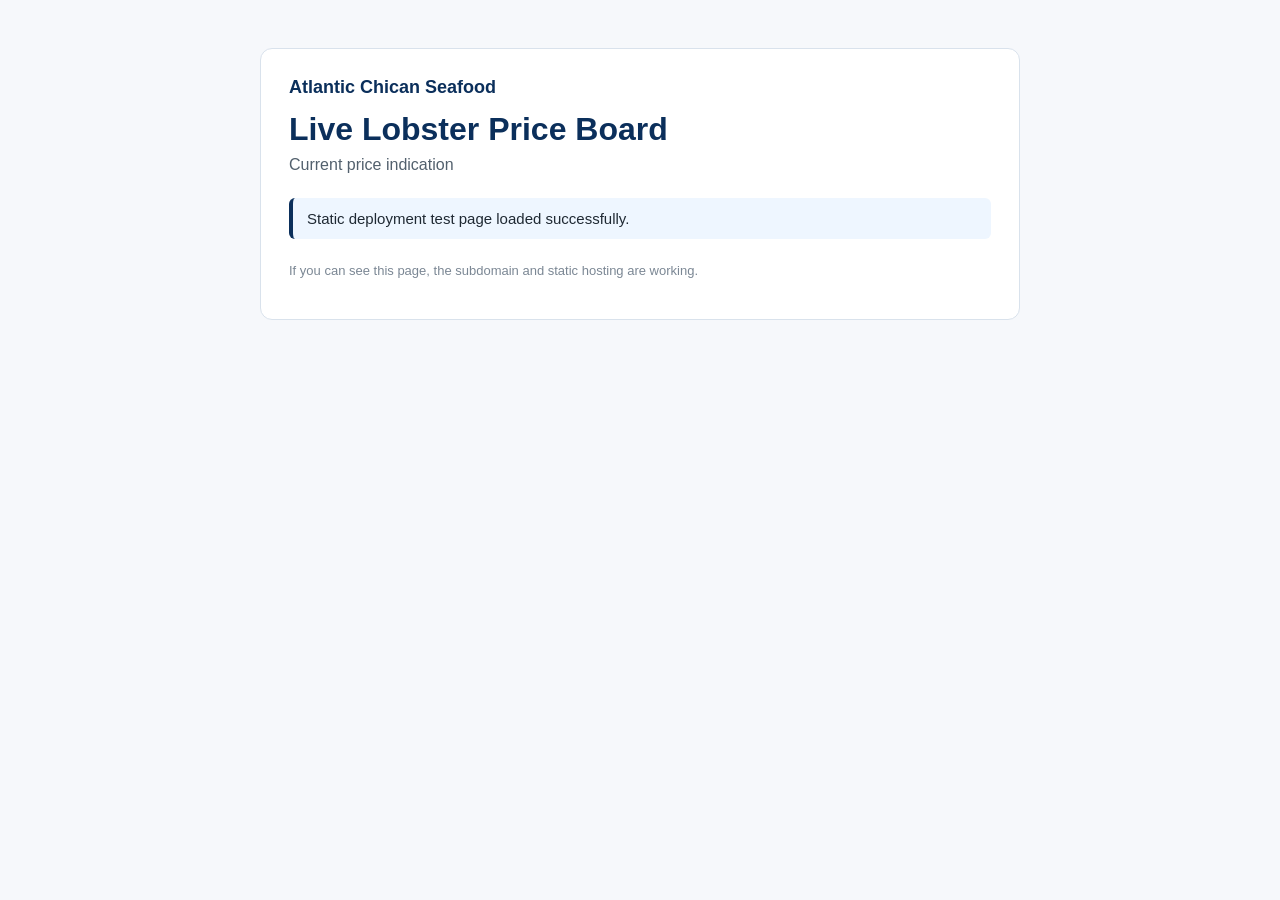
==== index.html @ d84445a2 "Fix static test page filename" ====
<!doctype html>
<html lang="en">
<head>
  <meta charset="utf-8">
  <meta name="viewport" content="width=device-width, initial-scale=1">
  <title>Live Lobster Price Board</title>
  <style>
    body {
      margin: 0;
      font-family: Arial, Helvetica, sans-serif;
      background: #f6f8fb;
      color: #1f2933;
    }

    .page {
      max-width: 760px;
      margin: 0 auto;
      padding: 48px 20px;
    }

    .card {
      background: #ffffff;
      border: 1px solid #d9e2ec;
      border-radius: 12px;
      padding: 28px;
    }

    .brand {
      color: #0b2f5b;
      font-size: 18px;
      font-weight: 700;
      margin-bottom: 12px;
    }

    h1 {
      margin: 0 0 8px;
      color: #0b2f5b;
      font-size: 32px;
      line-height: 1.2;
    }

    .subtitle {
      margin: 0 0 24px;
      color: #52606d;
      font-size: 16px;
    }

    .status {
      padding: 12px 14px;
      background: #eef6ff;
      border-left: 4px solid #0b2f5b;
      border-radius: 6px;
      font-size: 15px;
    }

    .meta {
      margin-top: 24px;
      color: #7b8794;
      font-size: 13px;
    }
  </style>
</head>
<body>
  <main class="page">
    <section class="card">
      <div class="brand">Atlantic Chican Seafood</div>
      <h1>Live Lobster Price Board</h1>
      <p class="subtitle">Current price indication</p>

      <div class="status">
        Static deployment test page loaded successfully.
      </div>

      <p class="meta">
        If you can see this page, the subdomain and static hosting are working.
      </p>
    </section>
  </main>
</body>
</html>
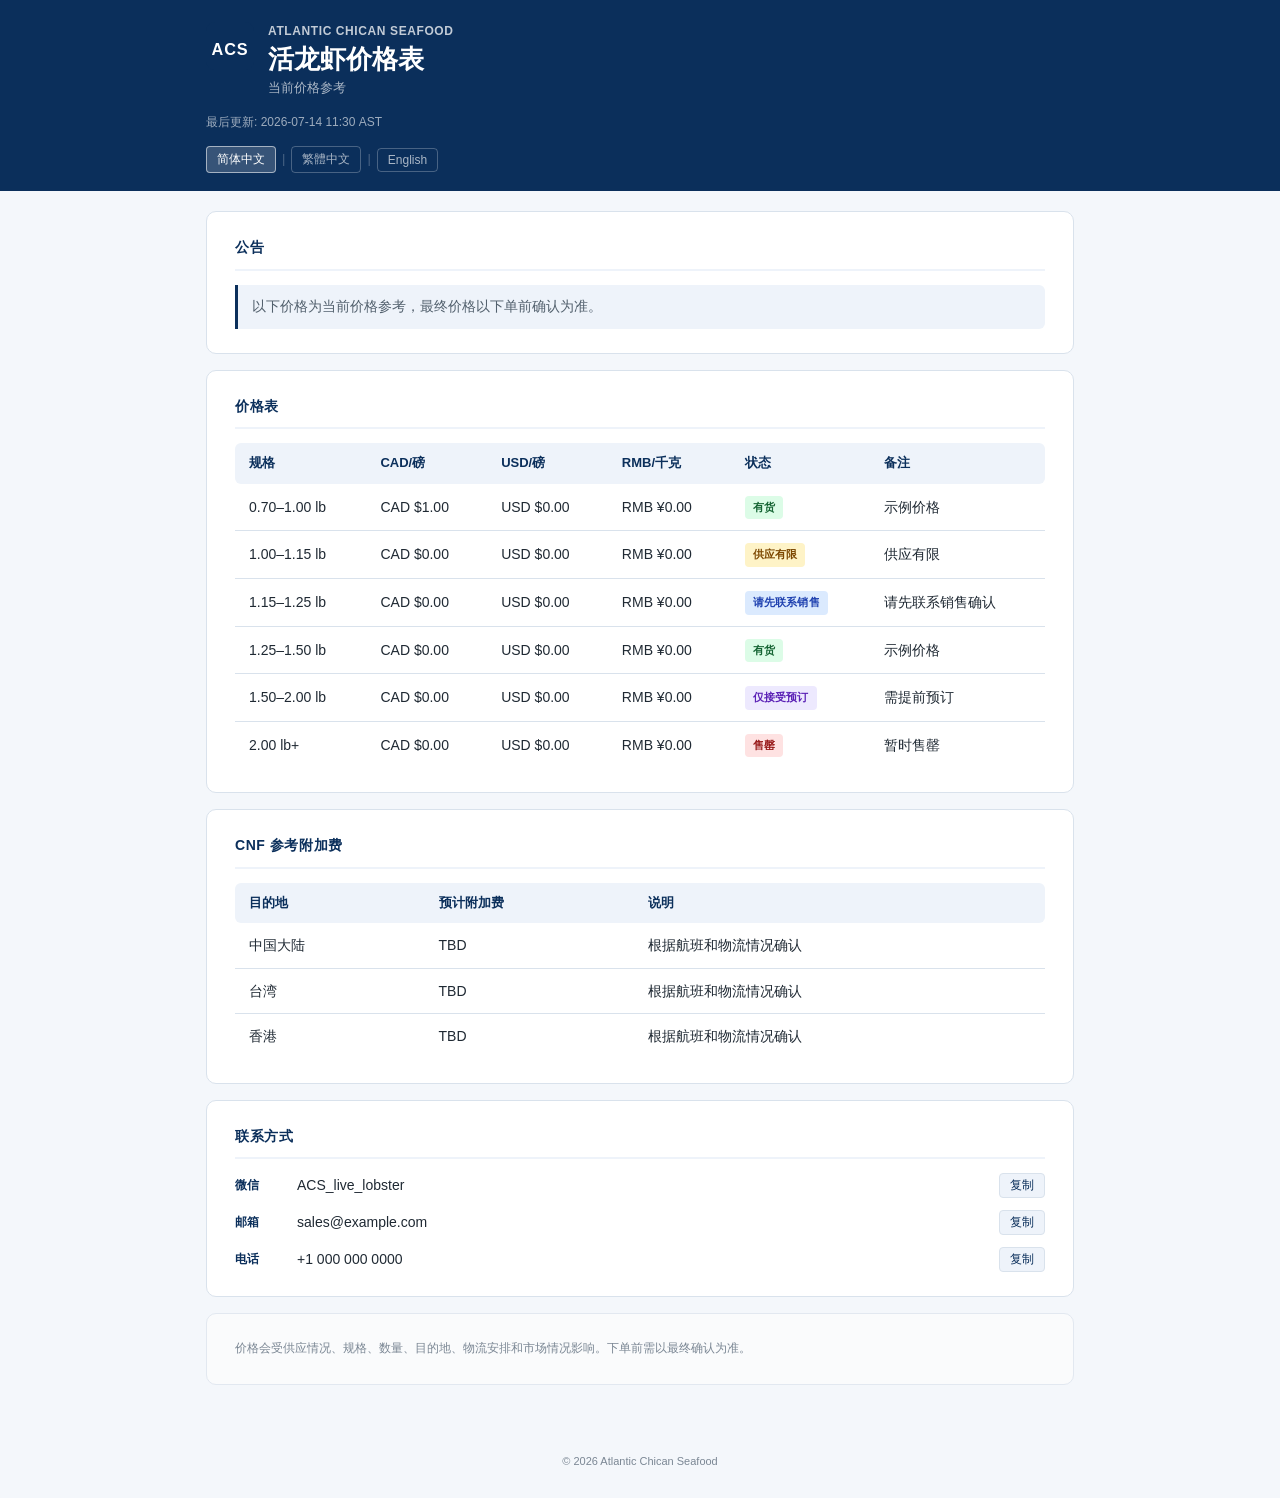
==== commit 15d48a50: "Build static price board from local JSON" ====
--- a/index.html
+++ b/index.html
@@ -1,80 +1,115 @@
 <!doctype html>
-<html lang="en">
+<html lang="zh-Hans">
 <head>
   <meta charset="utf-8">
   <meta name="viewport" content="width=device-width, initial-scale=1">
-  <title>Live Lobster Price Board</title>
-  <style>
-    body {
-      margin: 0;
-      font-family: Arial, Helvetica, sans-serif;
-      background: #f6f8fb;
-      color: #1f2933;
-    }
-
-    .page {
-      max-width: 760px;
-      margin: 0 auto;
-      padding: 48px 20px;
-    }
-
-    .card {
-      background: #ffffff;
-      border: 1px solid #d9e2ec;
-      border-radius: 12px;
-      padding: 28px;
-    }
-
-    .brand {
-      color: #0b2f5b;
-      font-size: 18px;
-      font-weight: 700;
-      margin-bottom: 12px;
-    }
-
-    h1 {
-      margin: 0 0 8px;
-      color: #0b2f5b;
-      font-size: 32px;
-      line-height: 1.2;
-    }
-
-    .subtitle {
-      margin: 0 0 24px;
-      color: #52606d;
-      font-size: 16px;
-    }
-
-    .status {
-      padding: 12px 14px;
-      background: #eef6ff;
-      border-left: 4px solid #0b2f5b;
-      border-radius: 6px;
-      font-size: 15px;
-    }
-
-    .meta {
-      margin-top: 24px;
-      color: #7b8794;
-      font-size: 13px;
-    }
-  </style>
+  <title>活龙虾价格表 — Atlantic Chican Seafood</title>
+  <link rel="stylesheet" href="styles.css">
 </head>
 <body>
-  <main class="page">
-    <section class="card">
-      <div class="brand">Atlantic Chican Seafood</div>
-      <h1>Live Lobster Price Board</h1>
-      <p class="subtitle">Current price indication</p>
 
-      <div class="status">
-        Static deployment test page loaded successfully.
+  <!-- ── Header ──────────────────────────────────────────────────────────── -->
+  <header id="site-header">
+    <div class="container">
+      <div class="header-inner">
+
+        <div class="header-top">
+          <img src="assets/logo-placeholder.svg" alt="ACS" class="logo" width="48" height="48">
+          <div>
+            <div class="brand-name" id="brand-name">Atlantic Chican Seafood</div>
+            <h1 class="page-title" id="page-title">活龙虾价格表</h1>
+            <p class="page-subtitle" id="page-subtitle">当前价格参考</p>
+          </div>
+        </div>
+
+        <p class="header-meta" id="last-updated"></p>
+
+        <nav class="lang-switcher" aria-label="Language">
+          <button class="lang-btn active" data-lang="zh-hans">简体中文</button>
+          <span class="lang-divider" aria-hidden="true">|</span>
+          <button class="lang-btn" data-lang="zh-hant">繁體中文</button>
+          <span class="lang-divider" aria-hidden="true">|</span>
+          <button class="lang-btn" data-lang="en">English</button>
+        </nav>
+
       </div>
+    </div>
+  </header>
 
-      <p class="meta">
-        If you can see this page, the subdomain and static hosting are working.
-      </p>
-    </section>
+  <!-- ── Main ────────────────────────────────────────────────────────────── -->
+  <main id="main-content" class="container">
+
+    <!-- Shown while JSON is loading -->
+    <p id="loading-msg" class="loading-msg">…</p>
+
+    <!-- Shown if JSON fails to load -->
+    <div id="error-msg" class="error-card"></div>
+
+    <!-- All sections, hidden until JS renders them -->
+    <div id="sections-wrapper" hidden>
+
+      <!-- Announcement -->
+      <section class="card">
+        <h2 class="card-title" id="announcement-title"></h2>
+        <p id="announcement-text"></p>
+      </section>
+
+      <!-- Price Table -->
+      <section class="card">
+        <h2 class="card-title" id="price-title"></h2>
+        <div class="table-scroll">
+          <table class="price-table">
+            <thead>
+              <tr>
+                <th id="col-size"></th>
+                <th id="col-cad"></th>
+                <th id="col-usd"></th>
+                <th id="col-rmb"></th>
+                <th id="col-status"></th>
+                <th id="col-note"></th>
+              </tr>
+            </thead>
+            <tbody id="price-tbody"></tbody>
+          </table>
+        </div>
+      </section>
+
+      <!-- CNF Reference -->
+      <section class="card">
+        <h2 class="card-title" id="cnf-title"></h2>
+        <div class="table-scroll">
+          <table class="price-table">
+            <thead>
+              <tr>
+                <th id="col-region"></th>
+                <th id="col-addon"></th>
+                <th id="col-cnf-note"></th>
+              </tr>
+            </thead>
+            <tbody id="cnf-tbody"></tbody>
+          </table>
+        </div>
+      </section>
+
+      <!-- Contact -->
+      <section class="card">
+        <h2 class="card-title" id="contact-title"></h2>
+        <div class="contact-list" id="contact-list"></div>
+      </section>
+
+      <!-- Disclaimer -->
+      <section class="card disclaimer-card">
+        <p id="disclaimer-text"></p>
+      </section>
+
+    </div><!-- #sections-wrapper -->
+
   </main>
+
+  <footer id="site-footer">
+    <p>© 2026 Atlantic Chican Seafood</p>
+  </footer>
+
+  <script src="script.js"></script>
 </body>
-</html>+</html>
--- a/styles.css
+++ b/styles.css
@@ -0,0 +1,376 @@
+/* ── Variables ──────────────────────────────────────────────────────────── */
+:root {
+  --navy:        #0b2f5b;
+  --navy-light:  #1a4a8a;
+  --navy-pale:   #eef3fa;
+  --text:        #1f2933;
+  --text-muted:  #52606d;
+  --text-light:  #7b8794;
+  --border:      #d9e2ec;
+  --bg:          #f4f7fb;
+  --white:       #ffffff;
+  --green:       #166534;
+  --green-bg:    #dcfce7;
+  --amber:       #7c4700;
+  --amber-bg:    #fef3c7;
+  --red:         #991b1b;
+  --red-bg:      #fee2e2;
+  --blue:        #1e40af;
+  --blue-bg:     #dbeafe;
+  --purple:      #5b21b6;
+  --purple-bg:   #ede9fe;
+}
+
+/* ── Reset / Base ───────────────────────────────────────────────────────── */
+*, *::before, *::after {
+  box-sizing: border-box;
+  margin: 0;
+  padding: 0;
+}
+
+html {
+  font-size: 15px;
+}
+
+body {
+  font-family: -apple-system, BlinkMacSystemFont, "Segoe UI",
+               "PingFang SC", "Microsoft YaHei", "Noto Sans CJK SC",
+               Arial, sans-serif;
+  background: var(--bg);
+  color: var(--text);
+  line-height: 1.6;
+}
+
+/* ── Layout container ───────────────────────────────────────────────────── */
+.container {
+  max-width: 900px;
+  margin: 0 auto;
+  padding: 0 16px;
+}
+
+/* ── Header ─────────────────────────────────────────────────────────────── */
+#site-header {
+  background: var(--navy);
+  color: var(--white);
+  padding: 22px 0 18px;
+}
+
+.header-inner {
+  display: flex;
+  flex-direction: column;
+  gap: 14px;
+}
+
+.header-top {
+  display: flex;
+  align-items: flex-start;
+  gap: 14px;
+}
+
+.logo {
+  width: 48px;
+  height: 48px;
+  flex-shrink: 0;
+  border-radius: 8px;
+}
+
+.brand-name {
+  font-size: 12px;
+  font-weight: 600;
+  letter-spacing: 0.05em;
+  opacity: 0.75;
+  margin-bottom: 3px;
+  text-transform: uppercase;
+}
+
+.page-title {
+  font-size: 21px;
+  font-weight: 700;
+  line-height: 1.2;
+  margin: 0;
+}
+
+.page-subtitle {
+  font-size: 13px;
+  opacity: 0.65;
+  margin-top: 3px;
+}
+
+.header-meta {
+  font-size: 12px;
+  opacity: 0.6;
+  min-height: 1.2em;
+}
+
+/* ── Language switcher ──────────────────────────────────────────────────── */
+.lang-switcher {
+  display: flex;
+  align-items: center;
+  gap: 6px;
+  flex-wrap: wrap;
+}
+
+.lang-btn {
+  background: transparent;
+  color: rgba(255, 255, 255, 0.65);
+  border: 1px solid rgba(255, 255, 255, 0.25);
+  border-radius: 4px;
+  padding: 4px 10px;
+  font-size: 12px;
+  cursor: pointer;
+  transition: background 0.15s, color 0.15s, border-color 0.15s;
+  font-family: inherit;
+}
+
+.lang-btn:hover {
+  background: rgba(255, 255, 255, 0.1);
+  color: var(--white);
+}
+
+.lang-btn.active {
+  background: rgba(255, 255, 255, 0.18);
+  color: var(--white);
+  border-color: rgba(255, 255, 255, 0.55);
+}
+
+.lang-divider {
+  color: rgba(255, 255, 255, 0.25);
+  font-size: 13px;
+  user-select: none;
+}
+
+/* ── Main content area ──────────────────────────────────────────────────── */
+#main-content {
+  padding-top: 20px;
+  padding-bottom: 48px;
+}
+
+#sections-wrapper {
+  display: flex;
+  flex-direction: column;
+  gap: 16px;
+}
+
+/* ── Cards ──────────────────────────────────────────────────────────────── */
+.card {
+  background: var(--white);
+  border: 1px solid var(--border);
+  border-radius: 10px;
+  padding: 20px;
+}
+
+.card-title {
+  font-size: 14px;
+  font-weight: 700;
+  color: var(--navy);
+  text-transform: uppercase;
+  letter-spacing: 0.04em;
+  margin-bottom: 14px;
+  padding-bottom: 10px;
+  border-bottom: 2px solid var(--navy-pale);
+}
+
+/* ── Announcement ───────────────────────────────────────────────────────── */
+#announcement-text {
+  font-size: 14px;
+  color: var(--text-muted);
+  background: var(--navy-pale);
+  border-left: 3px solid var(--navy);
+  padding: 10px 14px;
+  border-radius: 0 6px 6px 0;
+  line-height: 1.7;
+}
+
+/* ── Tables ─────────────────────────────────────────────────────────────── */
+.table-scroll {
+  overflow-x: auto;
+  -webkit-overflow-scrolling: touch;
+  margin: 0 -4px;
+  padding: 0 4px;
+}
+
+.price-table {
+  width: 100%;
+  border-collapse: collapse;
+  font-size: 13px;
+  min-width: 520px;
+}
+
+.price-table th {
+  background: var(--navy-pale);
+  color: var(--navy);
+  font-weight: 700;
+  font-size: 12px;
+  text-align: left;
+  padding: 9px 12px;
+  white-space: nowrap;
+}
+
+.price-table th:first-child { border-radius: 6px 0 0 6px; }
+.price-table th:last-child  { border-radius: 0 6px 6px 0; }
+
+.price-table td {
+  padding: 10px 12px;
+  border-bottom: 1px solid var(--border);
+  vertical-align: middle;
+  font-size: 13px;
+}
+
+.price-table tr:last-child td {
+  border-bottom: none;
+}
+
+.price-table tbody tr:hover td {
+  background: #f9fbfd;
+}
+
+/* ── Status badges ──────────────────────────────────────────────────────── */
+.status-badge {
+  display: inline-block;
+  padding: 3px 8px;
+  border-radius: 4px;
+  font-size: 11px;
+  font-weight: 700;
+  white-space: nowrap;
+  letter-spacing: 0.02em;
+}
+
+.status-available { background: var(--green-bg);  color: var(--green);  }
+.status-limited   { background: var(--amber-bg);  color: var(--amber);  }
+.status-sold-out  { background: var(--red-bg);    color: var(--red);    }
+.status-contact   { background: var(--blue-bg);   color: var(--blue);   }
+.status-preorder  { background: var(--purple-bg); color: var(--purple); }
+
+/* ── Contact section ────────────────────────────────────────────────────── */
+.contact-list {
+  display: flex;
+  flex-direction: column;
+  gap: 12px;
+}
+
+.contact-row {
+  display: flex;
+  align-items: center;
+  gap: 10px;
+  flex-wrap: wrap;
+}
+
+.contact-label {
+  font-size: 12px;
+  font-weight: 700;
+  color: var(--navy);
+  min-width: 52px;
+  text-transform: uppercase;
+  letter-spacing: 0.04em;
+}
+
+.contact-value {
+  font-size: 14px;
+  color: var(--text);
+  flex: 1;
+  word-break: break-all;
+}
+
+.copy-btn {
+  background: var(--navy-pale);
+  color: var(--navy);
+  border: 1px solid var(--border);
+  border-radius: 4px;
+  padding: 3px 10px;
+  font-size: 12px;
+  font-family: inherit;
+  cursor: pointer;
+  transition: background 0.15s, color 0.15s;
+  white-space: nowrap;
+  flex-shrink: 0;
+}
+
+.copy-btn:hover {
+  background: var(--navy);
+  color: var(--white);
+}
+
+.copy-btn.copied {
+  background: var(--green-bg);
+  color: var(--green);
+  border-color: var(--green-bg);
+  pointer-events: none;
+}
+
+/* ── Disclaimer ─────────────────────────────────────────────────────────── */
+.disclaimer-card {
+  border-color: #e2e8f0;
+  background: #fafbfc;
+}
+
+#disclaimer-text {
+  font-size: 12px;
+  color: var(--text-light);
+  line-height: 1.8;
+}
+
+/* ── Loading state ──────────────────────────────────────────────────────── */
+.loading-msg {
+  text-align: center;
+  color: var(--text-light);
+  padding: 40px 0;
+  font-size: 14px;
+}
+
+/* ── Error state ────────────────────────────────────────────────────────── */
+.error-card {
+  display: none;
+  background: var(--red-bg);
+  border: 1px solid #fca5a5;
+  border-radius: 10px;
+  padding: 20px;
+  color: var(--red);
+  font-size: 14px;
+  line-height: 1.6;
+  margin-top: 4px;
+}
+
+.error-card.visible {
+  display: block;
+}
+
+/* ── Footer ─────────────────────────────────────────────────────────────── */
+#site-footer {
+  text-align: center;
+  padding: 20px 16px 28px;
+  font-size: 11px;
+  color: var(--text-light);
+}
+
+/* ── Responsive (600px+) ────────────────────────────────────────────────── */
+@media (min-width: 600px) {
+  html {
+    font-size: 16px;
+  }
+
+  .page-title {
+    font-size: 26px;
+  }
+
+  .card {
+    padding: 24px 28px;
+  }
+
+  .contact-row {
+    flex-wrap: nowrap;
+  }
+
+  .price-table {
+    font-size: 14px;
+  }
+
+  .price-table th {
+    font-size: 13px;
+    padding: 10px 14px;
+  }
+
+  .price-table td {
+    padding: 11px 14px;
+    font-size: 14px;
+  }
+}
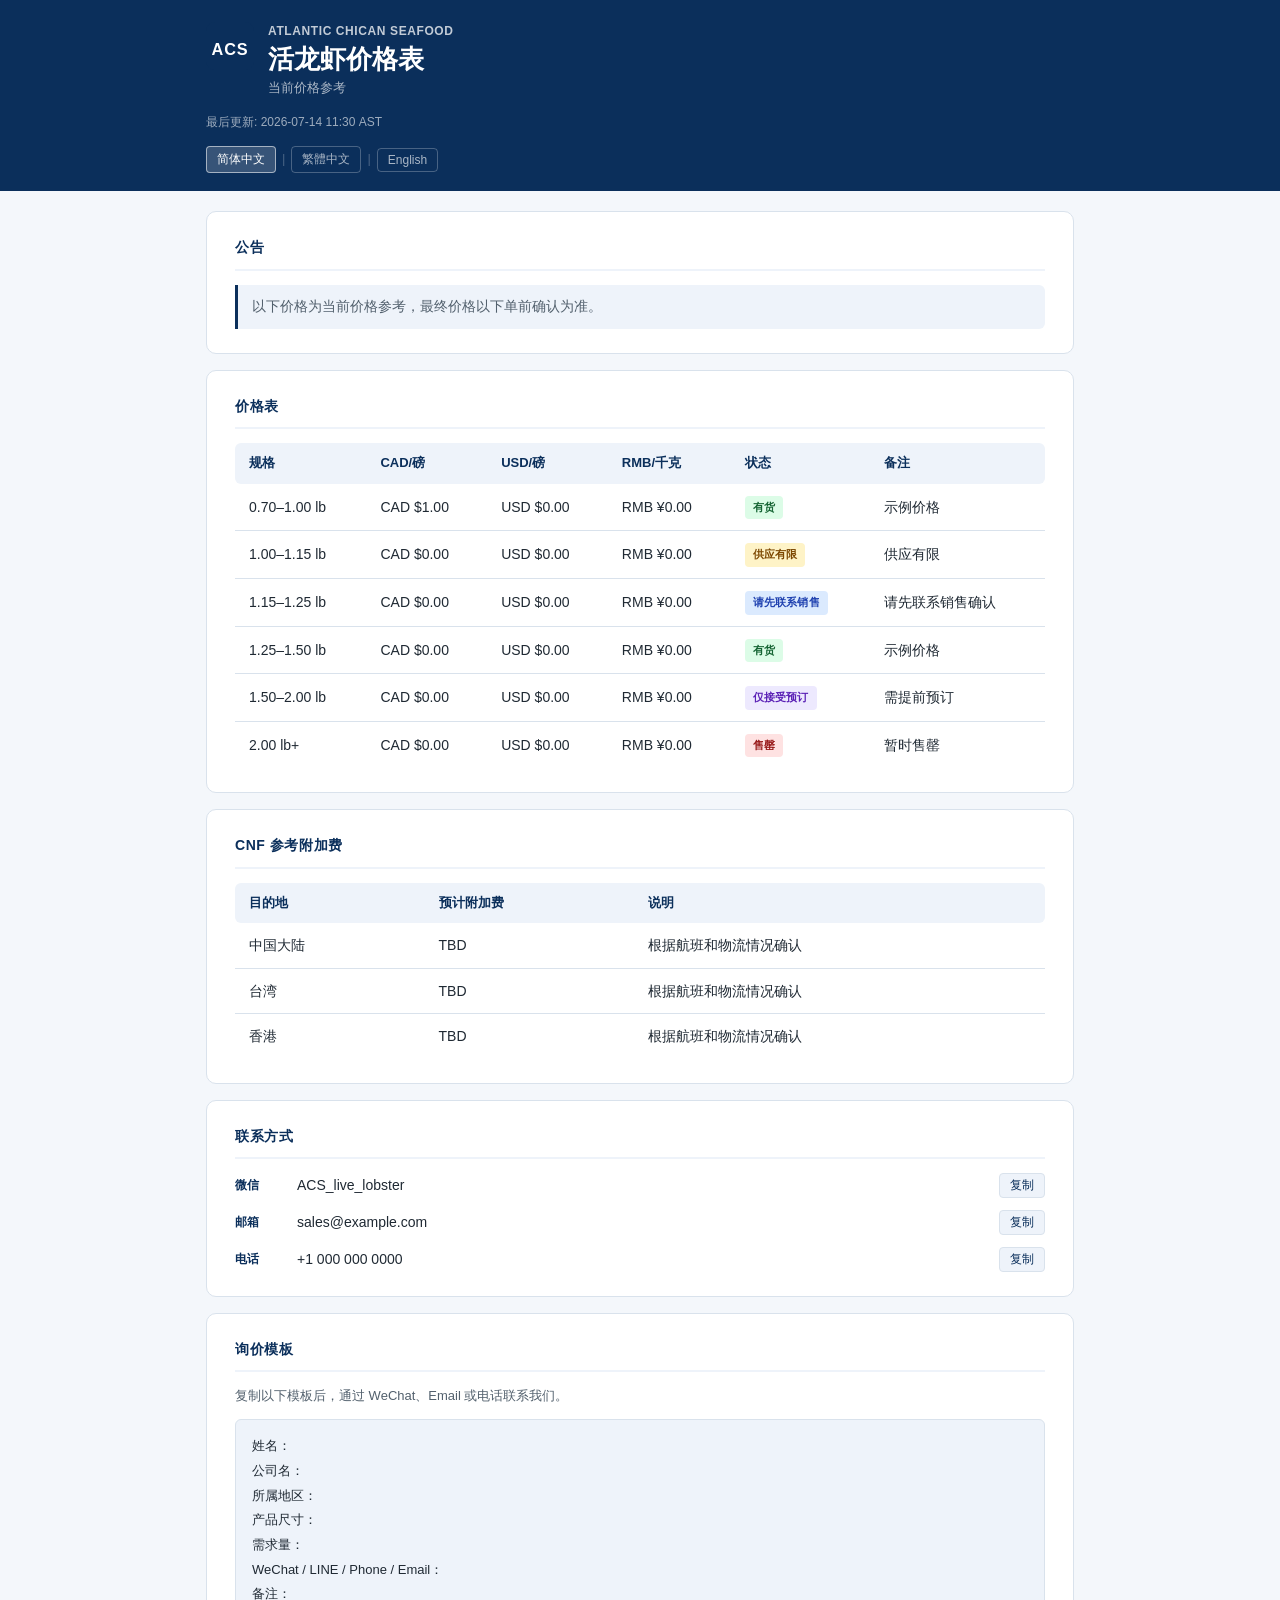
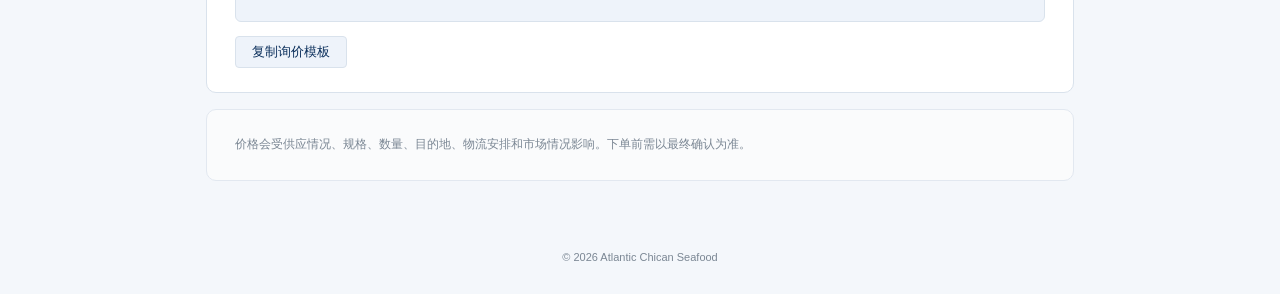
==== commit 1d83941d: "Add copyable request quote template Adds a localized Request Quote Template section (zh-Hans, zh-Han" ====
--- a/index.html
+++ b/index.html
@@ -97,6 +97,14 @@
         <div class="contact-list" id="contact-list"></div>
       </section>
 
+      <!-- Quote Template -->
+      <section class="card">
+        <h2 class="card-title" id="quote-title"></h2>
+        <p class="quote-helper" id="quote-helper"></p>
+        <pre class="quote-template" id="quote-template"></pre>
+        <button class="copy-btn quote-copy-btn" id="quote-copy-btn"></button>
+      </section>
+
       <!-- Disclaimer -->
       <section class="card disclaimer-card">
         <p id="disclaimer-text"></p>
--- a/styles.css
+++ b/styles.css
@@ -297,6 +297,32 @@
   pointer-events: none;
 }
 
+/* ── Quote Template section ─────────────────────────────────────────────── */
+.quote-helper {
+  font-size: 13px;
+  color: var(--text-muted);
+  margin-bottom: 12px;
+}
+
+.quote-template {
+  font-family: inherit;
+  font-size: 13px;
+  background: var(--navy-pale);
+  border: 1px solid var(--border);
+  border-radius: 6px;
+  padding: 14px 16px;
+  line-height: 1.9;
+  white-space: pre-wrap;
+  word-break: break-word;
+  margin-bottom: 14px;
+  color: var(--text);
+}
+
+.quote-copy-btn {
+  padding: 6px 16px;
+  font-size: 13px;
+}
+
 /* ── Disclaimer ─────────────────────────────────────────────────────────── */
 .disclaimer-card {
   border-color: #e2e8f0;
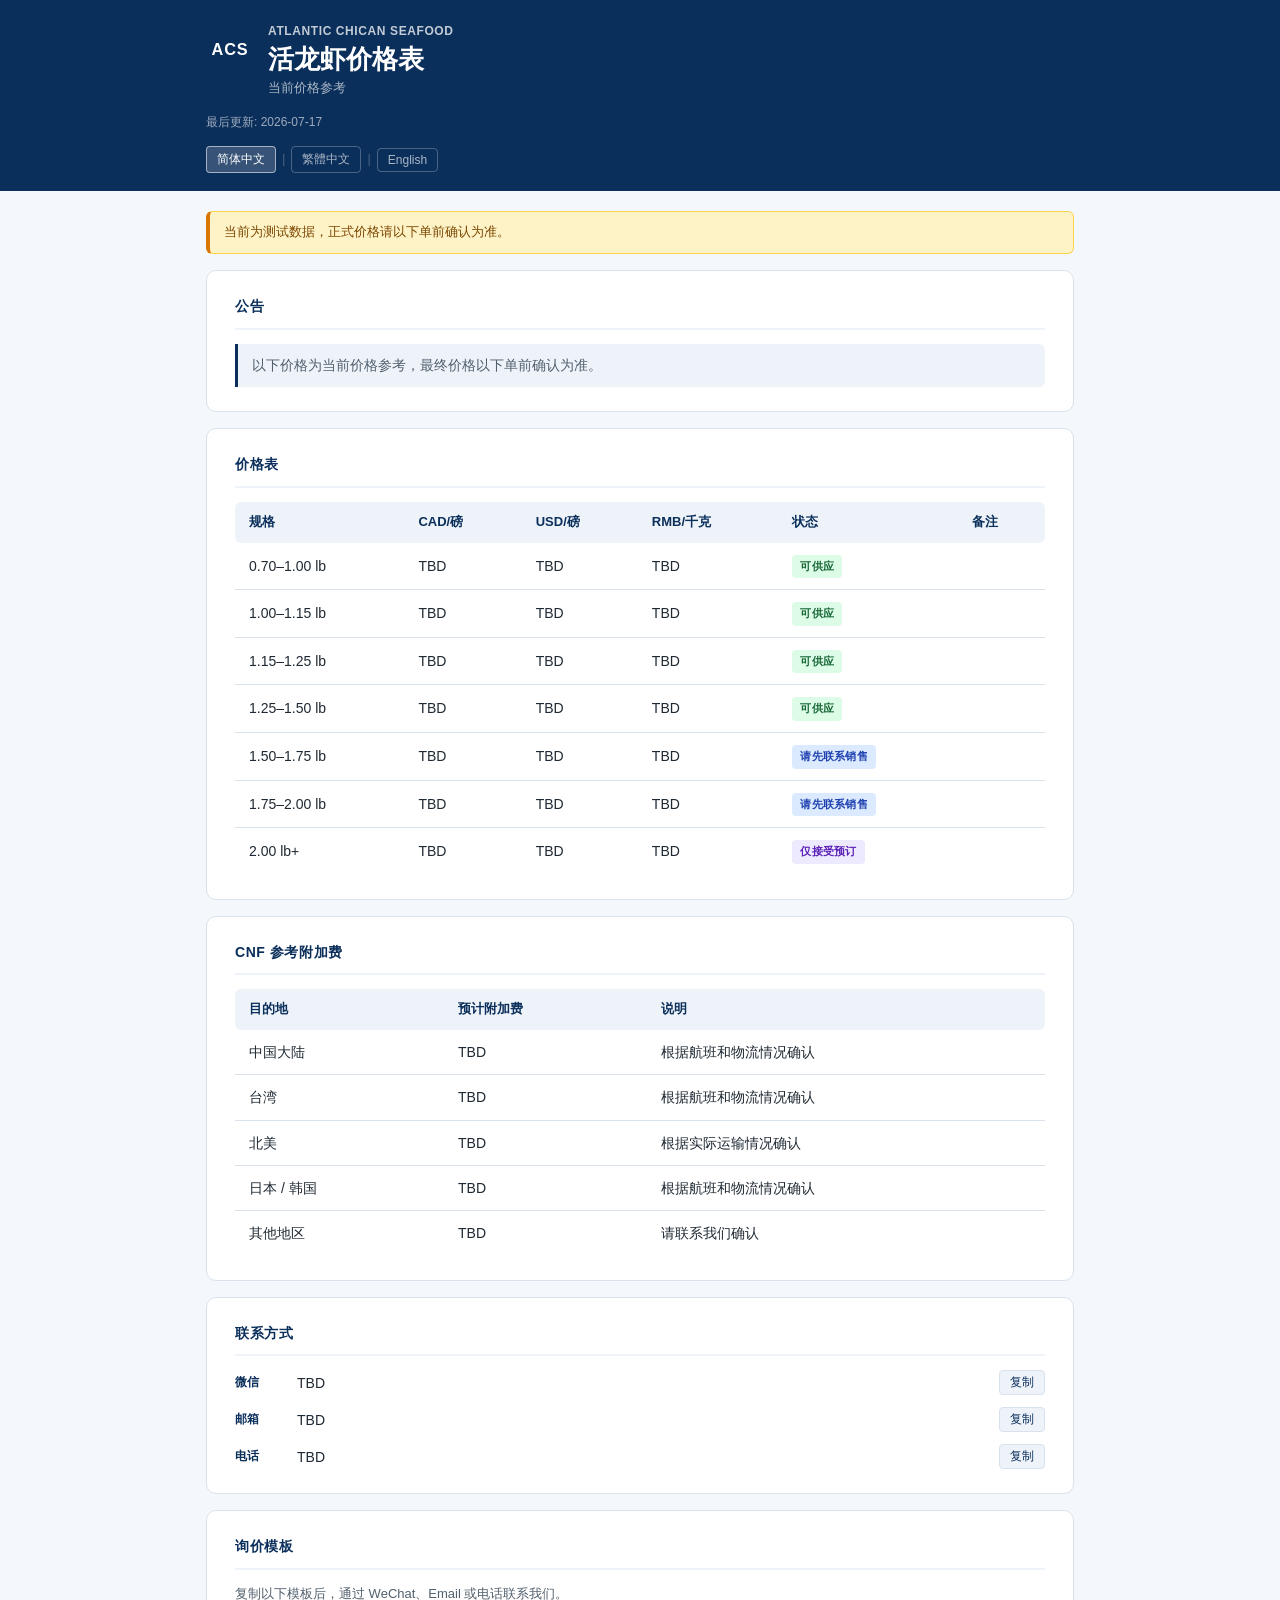
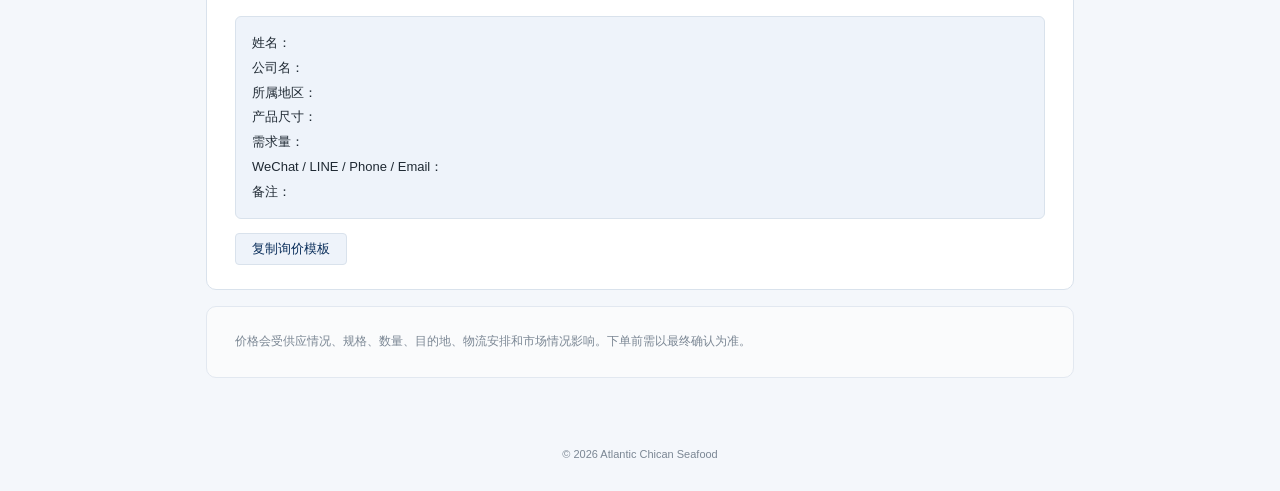
==== commit b8d456cd: "Finalize static price board data structure Adds dataStatus field ("sample"/"live") with an amber ban" ====
--- a/index.html
+++ b/index.html
@@ -47,6 +47,9 @@
 
     <!-- All sections, hidden until JS renders them -->
     <div id="sections-wrapper" hidden>
+
+      <!-- Sample data banner — shown only when dataStatus === "sample" -->
+      <div id="sample-banner" class="sample-banner" hidden></div>
 
       <!-- Announcement -->
       <section class="card">
--- a/styles.css
+++ b/styles.css
@@ -297,6 +297,18 @@
   pointer-events: none;
 }
 
+/* ── Sample data banner ─────────────────────────────────────────────────── */
+.sample-banner {
+  background: var(--amber-bg);
+  border: 1px solid #fcd34d;
+  border-left: 4px solid #d97706;
+  border-radius: 6px;
+  padding: 10px 14px;
+  font-size: 13px;
+  color: var(--amber);
+  line-height: 1.6;
+}
+
 /* ── Quote Template section ─────────────────────────────────────────────── */
 .quote-helper {
   font-size: 13px;
